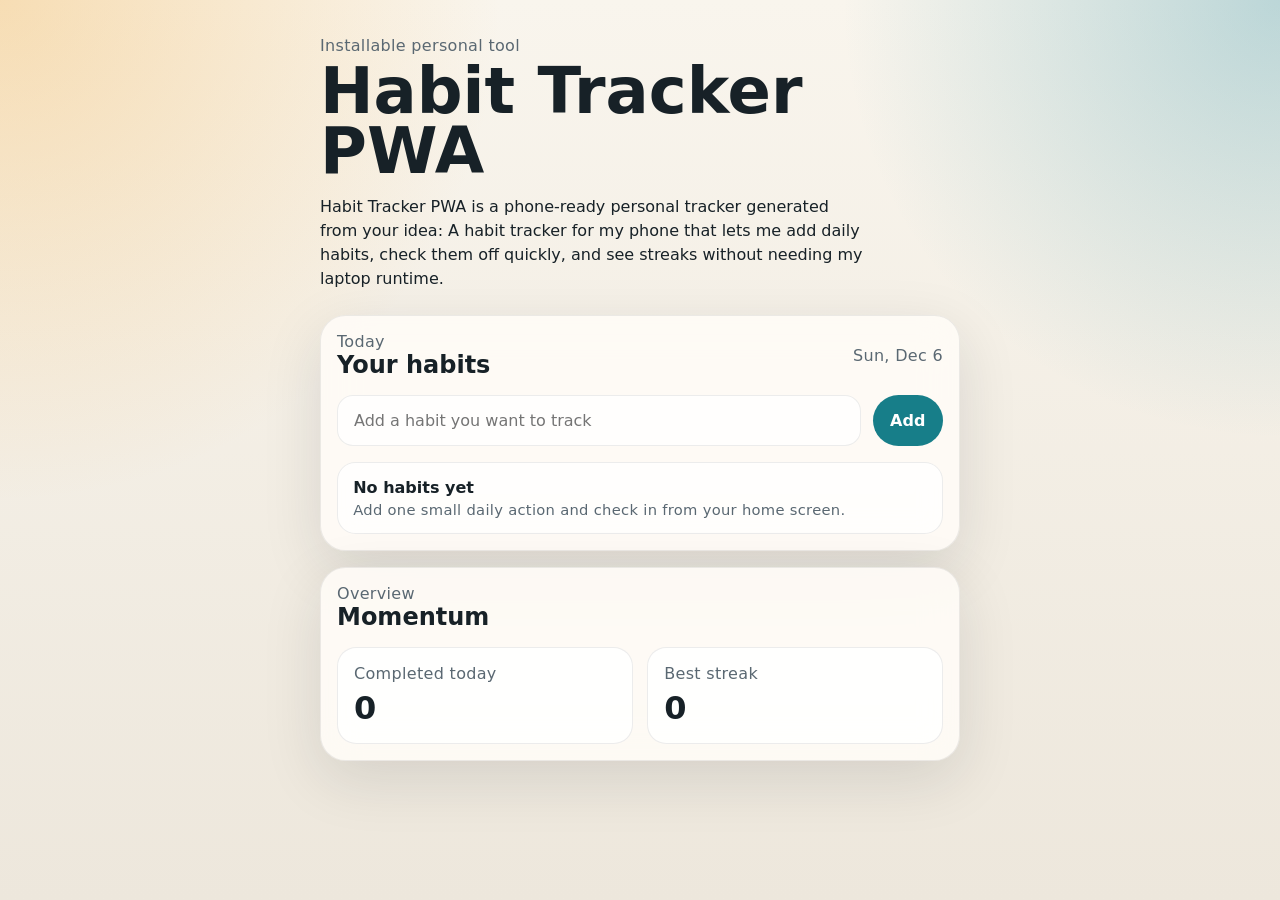
==== examples/generated_apps/habit-tracker-pwa/web/index.html @ 7fe99b87 "Add phone-first PWA scaffolding and Pages deployment automation" ====
<!doctype html>
<html lang="en">
  <head>
    <meta charset="utf-8" />
    <meta name="viewport" content="width=device-width, initial-scale=1" />
    <meta name="theme-color" content="#177e89" />
    <meta name="description" content="Habit Tracker PWA is a phone-ready personal tracker generated from your idea: A habit tracker for my phone that lets me add daily habits, check them off quickly, and see streaks without needing my laptop runtime." />
    <title>Habit Tracker PWA</title>
    <link rel="manifest" href="./manifest.webmanifest" />
    <link rel="apple-touch-icon" href="./apple-touch-icon.svg" />
    <link rel="stylesheet" href="./styles.css" />
  </head>
  <body>
    <main class="shell">
      <header class="hero">
        <p class="eyebrow">Installable personal tool</p>
        <h1>Habit Tracker PWA</h1>
        <p class="lede">Habit Tracker PWA is a phone-ready personal tracker generated from your idea: A habit tracker for my phone that lets me add daily habits, check them off quickly, and see streaks without needing my laptop runtime.</p>
        <button id="install-button" class="install-button" hidden>Install Habit Tracke</button>
      </header>

      <section class="panel panel--primary">
        <div class="panel-header">
          <div>
            <p class="panel-kicker">Today</p>
            <h2>Your habits</h2>
          </div>
          <p id="today-label" class="today-label"></p>
        </div>

        <form id="habit-form" class="habit-form">
          <label class="sr-only" for="habit-name">Habit name</label>
          <input
            id="habit-name"
            name="habit-name"
            type="text"
            maxlength="60"
            placeholder="Add a habit you want to track"
            autocomplete="off"
            required
          />
          <button type="submit">Add</button>
        </form>

        <ul id="habit-list" class="habit-list"></ul>
      </section>

      <section class="panel panel--secondary">
        <div class="panel-header">
          <div>
            <p class="panel-kicker">Overview</p>
            <h2>Momentum</h2>
          </div>
        </div>
        <div class="stats">
          <article class="stat-card">
            <p class="stat-label">Completed today</p>
            <p id="completed-count" class="stat-value">0</p>
          </article>
          <article class="stat-card">
            <p class="stat-label">Best streak</p>
            <p id="best-streak" class="stat-value">0</p>
          </article>
        </div>
      </section>
    </main>

    <template id="habit-item-template">
      <li class="habit-item">
        <div class="habit-copy">
          <p class="habit-name"></p>
          <p class="habit-meta"></p>
        </div>
        <div class="habit-actions">
          <button class="check-button" type="button">Check in</button>
          <button class="delete-button" type="button" aria-label="Delete habit">Delete</button>
        </div>
      </li>
    </template>

    <script src="./app.js"></script>
  </body>
</html>
---- examples/generated_apps/habit-tracker-pwa/web/styles.css ----
:root {
  --bg: #f4efe6;
  --ink: #172127;
  --muted: #5a6872;
  --panel: rgba(255, 252, 247, 0.88);
  --line: rgba(23, 33, 39, 0.08);
  --accent: #177e89;
  --accent-strong: #0e5e6f;
  --success: #1d8f5f;
  --shadow: 0 18px 60px rgba(23, 33, 39, 0.12);
  font-family: "ui-sans-serif", "system-ui", sans-serif;
}

* {
  box-sizing: border-box;
}

body {
  margin: 0;
  min-height: 100vh;
  color: var(--ink);
  background:
    radial-gradient(circle at top left, rgba(243, 177, 74, 0.35), transparent 32%),
    radial-gradient(circle at top right, rgba(59, 150, 171, 0.32), transparent 28%),
    linear-gradient(180deg, #f9f5ed 0%, #ede7dc 100%);
}

button,
input {
  font: inherit;
}

.shell {
  width: min(100%, 42rem);
  margin: 0 auto;
  padding: 1.25rem 1rem 2rem;
}

.hero {
  padding: 1rem 0 1.5rem;
}

.eyebrow,
.panel-kicker,
.habit-meta,
.today-label,
.stat-label {
  color: var(--muted);
  letter-spacing: 0.02em;
}

h1,
h2,
p {
  margin: 0;
}

h1 {
  font-size: clamp(2.3rem, 9vw, 4rem);
  line-height: 0.94;
  margin-top: 0.35rem;
}

.lede {
  margin-top: 0.85rem;
  font-size: 1rem;
  line-height: 1.5;
  max-width: 34rem;
}

.install-button,
.habit-form button,
.check-button,
.delete-button {
  border: 0;
  border-radius: 999px;
  cursor: pointer;
}

.install-button,
.habit-form button,
.check-button {
  background: var(--accent);
  color: white;
  padding: 0.85rem 1.1rem;
  font-weight: 700;
}

.install-button {
  margin-top: 1rem;
}

.delete-button {
  background: rgba(23, 33, 39, 0.08);
  color: var(--ink);
  padding: 0.75rem 0.95rem;
}

.panel {
  background: var(--panel);
  backdrop-filter: blur(18px);
  border: 1px solid var(--line);
  border-radius: 1.6rem;
  box-shadow: var(--shadow);
  padding: 1rem;
}

.panel + .panel {
  margin-top: 1rem;
}

.panel-header,
.habit-item,
.stats {
  display: flex;
  gap: 0.9rem;
}

.panel-header,
.habit-item {
  align-items: center;
  justify-content: space-between;
}

.habit-form {
  display: grid;
  grid-template-columns: 1fr auto;
  gap: 0.75rem;
  margin-top: 1rem;
}

.habit-form input {
  width: 100%;
  border-radius: 1rem;
  border: 1px solid var(--line);
  background: rgba(255, 255, 255, 0.72);
  padding: 0.95rem 1rem;
  color: var(--ink);
}

.habit-list {
  list-style: none;
  padding: 0;
  margin: 1rem 0 0;
  display: grid;
  gap: 0.75rem;
}

.habit-item {
  padding: 0.95rem;
  border-radius: 1.15rem;
  background: rgba(255, 255, 255, 0.74);
  border: 1px solid var(--line);
}

.habit-copy {
  min-width: 0;
}

.habit-name {
  font-weight: 700;
  font-size: 1rem;
}

.habit-meta {
  margin-top: 0.25rem;
  font-size: 0.92rem;
}

.habit-actions {
  display: flex;
  gap: 0.55rem;
  flex-shrink: 0;
}

.check-button.is-complete {
  background: var(--success);
}

.stats {
  margin-top: 1rem;
}

.stat-card {
  flex: 1;
  border-radius: 1.2rem;
  background: rgba(255, 255, 255, 0.78);
  border: 1px solid var(--line);
  padding: 1rem;
}

.stat-value {
  margin-top: 0.35rem;
  font-size: 2rem;
  font-weight: 800;
}

.sr-only {
  position: absolute;
  width: 1px;
  height: 1px;
  padding: 0;
  margin: -1px;
  overflow: hidden;
  clip: rect(0, 0, 0, 0);
  border: 0;
}

@media (max-width: 640px) {
  .habit-form,
  .stats {
    grid-template-columns: 1fr;
  }

  .habit-item,
  .habit-actions {
    flex-direction: column;
    align-items: stretch;
  }

  .habit-actions {
    width: 100%;
  }

  .habit-actions button {
    width: 100%;
  }
}
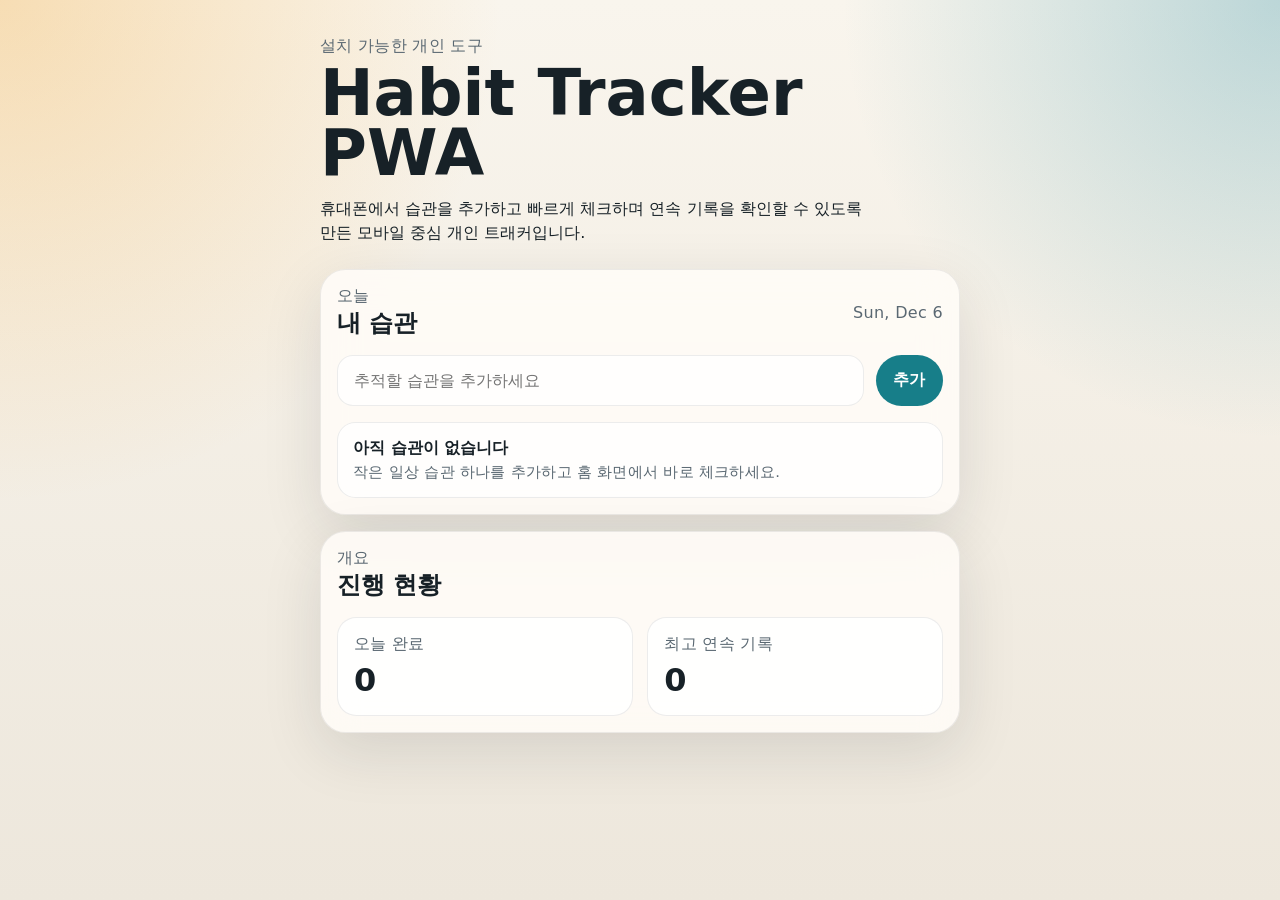
==== commit 3a171ff8: "Localize habit tracker UI and refresh app icons" ====
--- a/examples/generated_apps/habit-tracker-pwa/web/index.html
+++ b/examples/generated_apps/habit-tracker-pwa/web/index.html
@@ -1,10 +1,10 @@
 <!doctype html>
-<html lang="en">
+<html lang="ko">
   <head>
     <meta charset="utf-8" />
     <meta name="viewport" content="width=device-width, initial-scale=1" />
     <meta name="theme-color" content="#177e89" />
-    <meta name="description" content="Habit Tracker PWA is a phone-ready personal tracker generated from your idea: A habit tracker for my phone that lets me add daily habits, check them off quickly, and see streaks without needing my laptop runtime." />
+    <meta name="description" content="휴대폰에서 습관을 추가하고 빠르게 체크하며 연속 기록을 확인할 수 있도록 만든 모바일 중심 개인 트래커입니다." />
     <title>Habit Tracker PWA</title>
     <link rel="manifest" href="./manifest.webmanifest" />
     <link rel="apple-touch-icon" href="./apple-touch-icon.svg" />
@@ -13,33 +13,33 @@
   <body>
     <main class="shell">
       <header class="hero">
-        <p class="eyebrow">Installable personal tool</p>
+        <p class="eyebrow">설치 가능한 개인 도구</p>
         <h1>Habit Tracker PWA</h1>
-        <p class="lede">Habit Tracker PWA is a phone-ready personal tracker generated from your idea: A habit tracker for my phone that lets me add daily habits, check them off quickly, and see streaks without needing my laptop runtime.</p>
-        <button id="install-button" class="install-button" hidden>Install Habit Tracke</button>
+        <p class="lede">휴대폰에서 습관을 추가하고 빠르게 체크하며 연속 기록을 확인할 수 있도록 만든 모바일 중심 개인 트래커입니다.</p>
+        <button id="install-button" class="install-button" hidden>앱 설치</button>
       </header>
 
       <section class="panel panel--primary">
         <div class="panel-header">
           <div>
-            <p class="panel-kicker">Today</p>
-            <h2>Your habits</h2>
+            <p class="panel-kicker">오늘</p>
+            <h2>내 습관</h2>
           </div>
           <p id="today-label" class="today-label"></p>
         </div>
 
         <form id="habit-form" class="habit-form">
-          <label class="sr-only" for="habit-name">Habit name</label>
+          <label class="sr-only" for="habit-name">습관 이름</label>
           <input
             id="habit-name"
             name="habit-name"
             type="text"
             maxlength="60"
-            placeholder="Add a habit you want to track"
+            placeholder="추적할 습관을 추가하세요"
             autocomplete="off"
             required
           />
-          <button type="submit">Add</button>
+          <button type="submit">추가</button>
         </form>
 
         <ul id="habit-list" class="habit-list"></ul>
@@ -48,17 +48,17 @@
       <section class="panel panel--secondary">
         <div class="panel-header">
           <div>
-            <p class="panel-kicker">Overview</p>
-            <h2>Momentum</h2>
+            <p class="panel-kicker">개요</p>
+            <h2>진행 현황</h2>
           </div>
         </div>
         <div class="stats">
           <article class="stat-card">
-            <p class="stat-label">Completed today</p>
+            <p class="stat-label">오늘 완료</p>
             <p id="completed-count" class="stat-value">0</p>
           </article>
           <article class="stat-card">
-            <p class="stat-label">Best streak</p>
+            <p class="stat-label">최고 연속 기록</p>
             <p id="best-streak" class="stat-value">0</p>
           </article>
         </div>
@@ -72,8 +72,8 @@
           <p class="habit-meta"></p>
         </div>
         <div class="habit-actions">
-          <button class="check-button" type="button">Check in</button>
-          <button class="delete-button" type="button" aria-label="Delete habit">Delete</button>
+          <button class="check-button" type="button">체크</button>
+          <button class="delete-button" type="button" aria-label="습관 삭제">삭제</button>
         </div>
       </li>
     </template>
